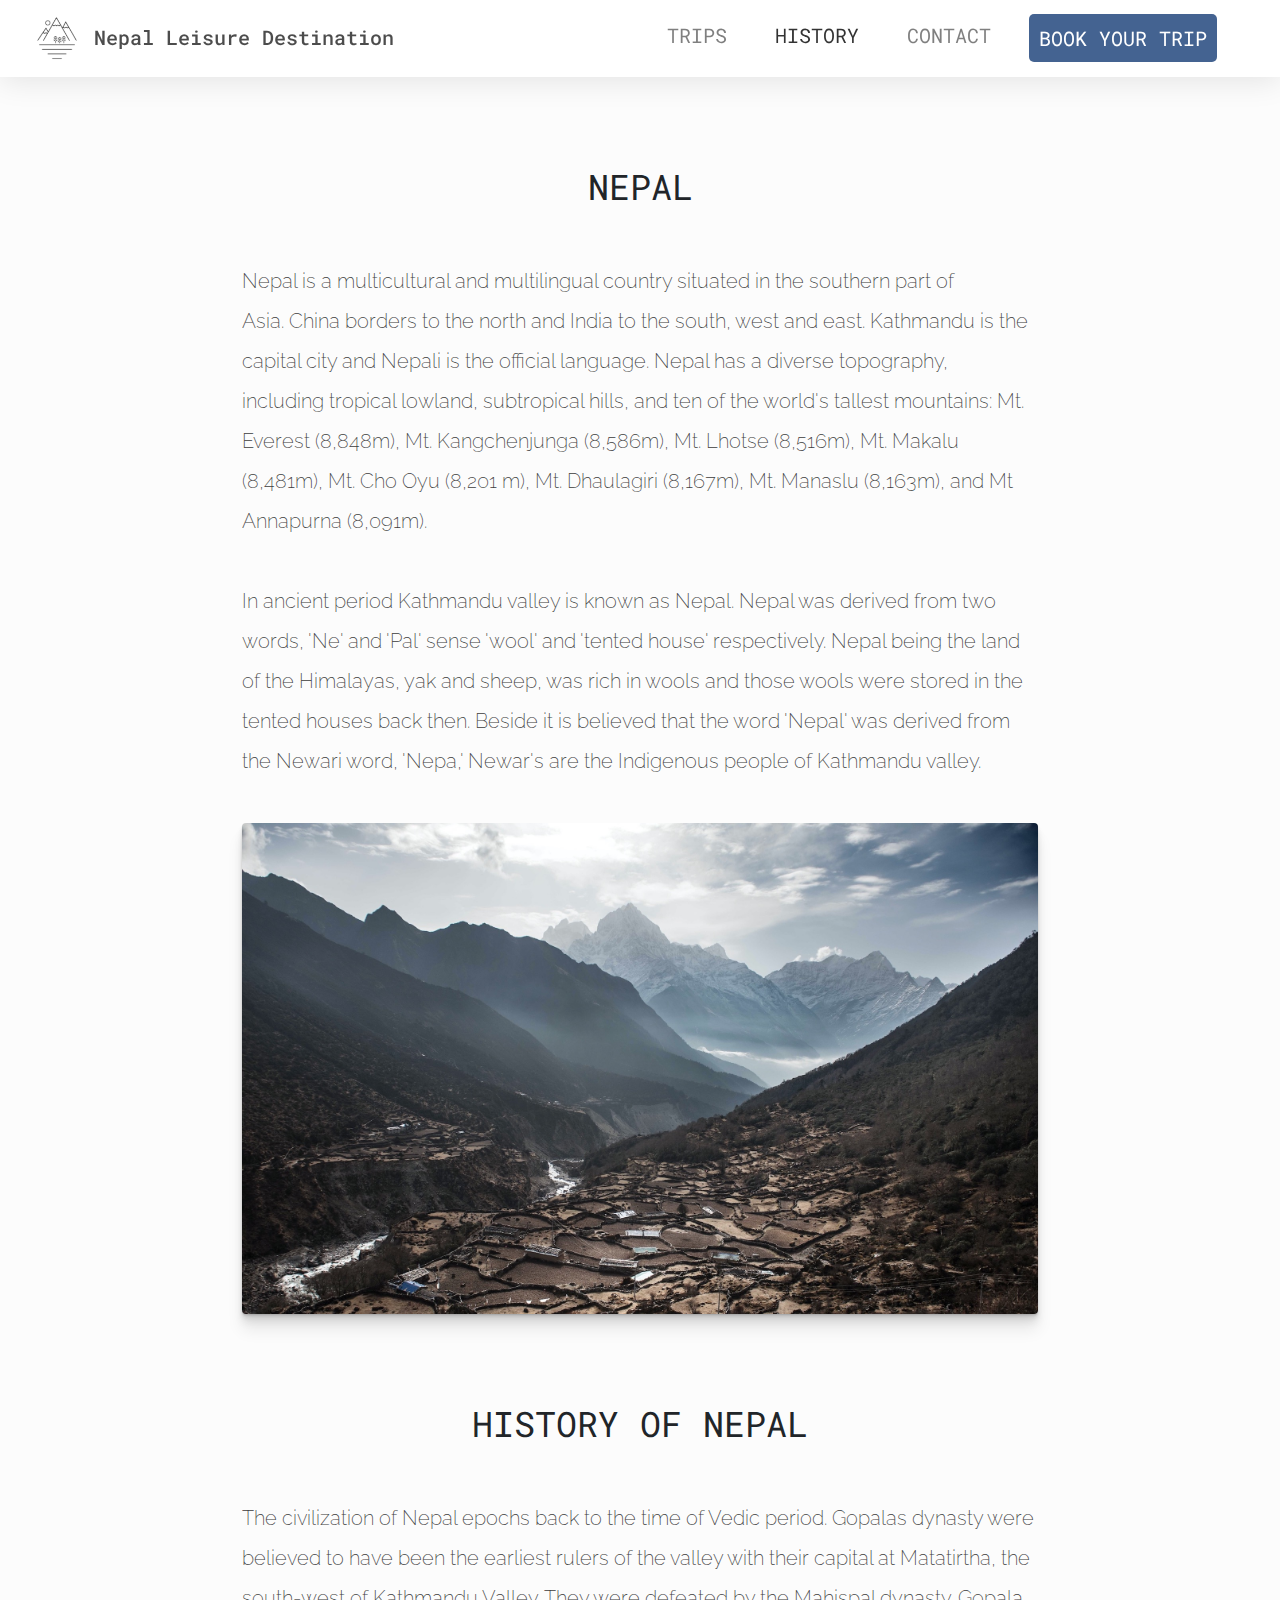
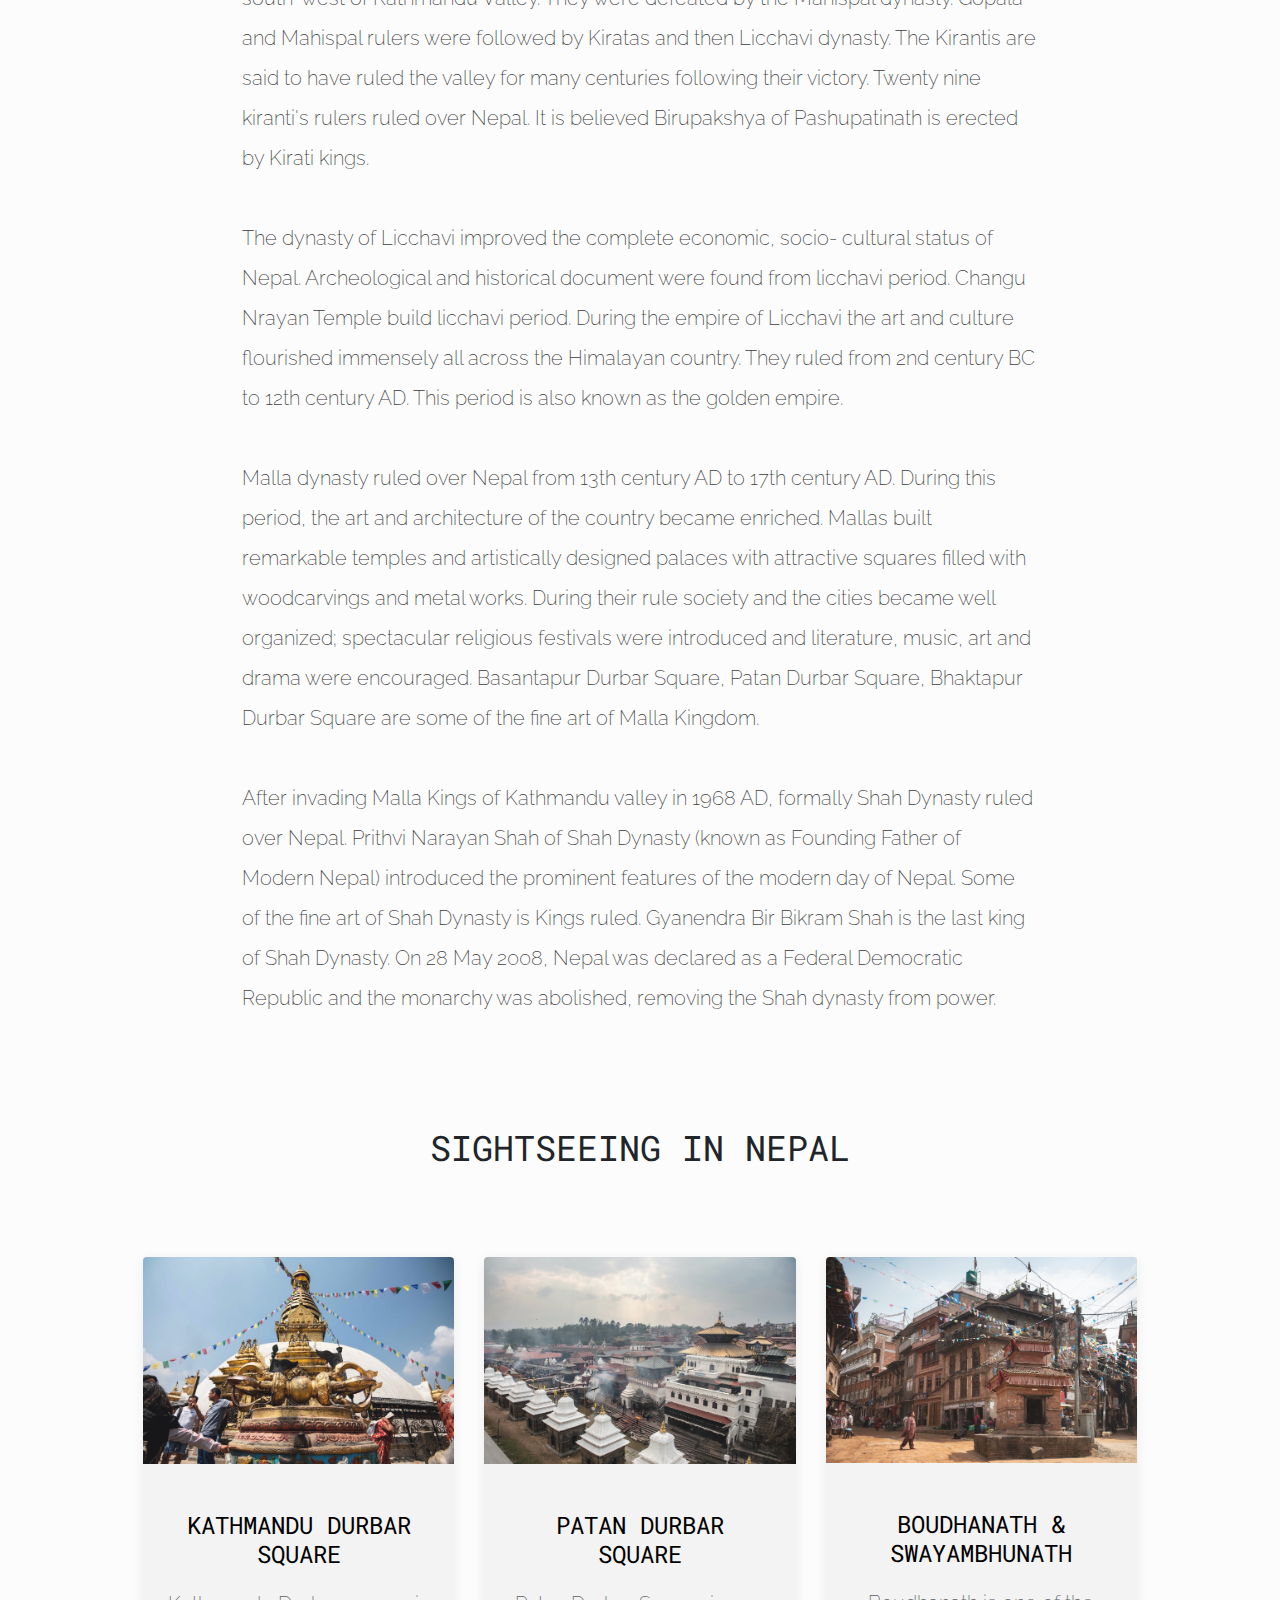
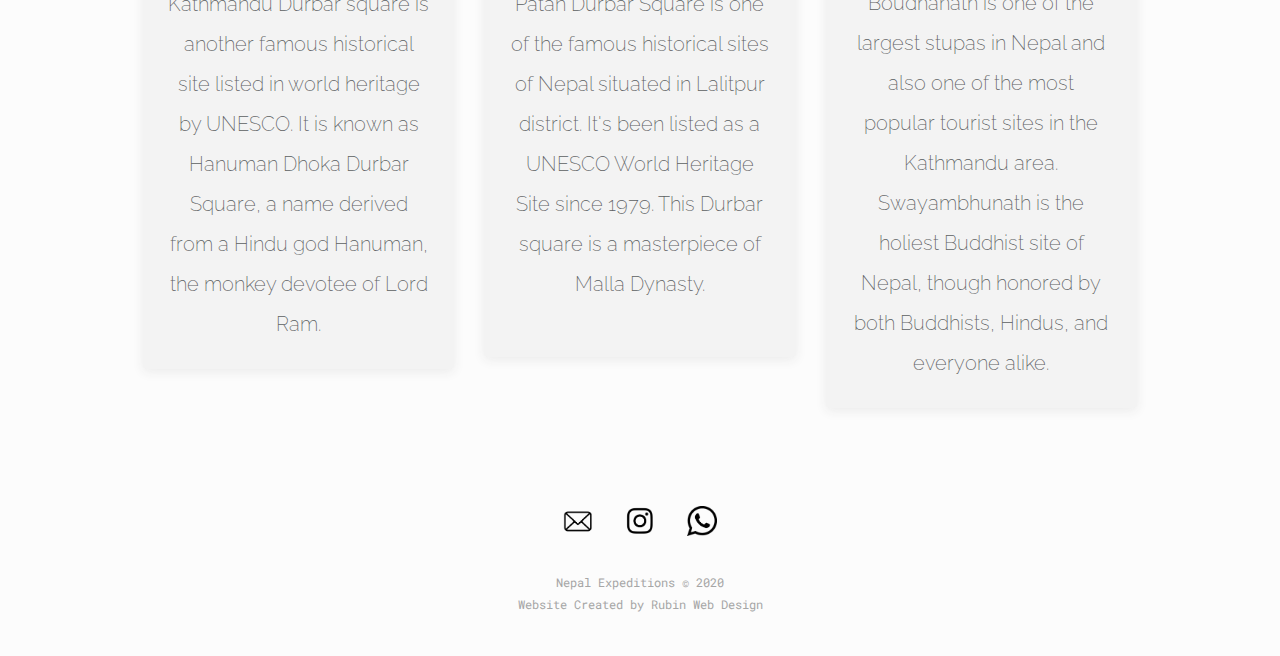
==== about.html @ e51857dc "rename images and fix permissions" ====
<!DOCTYPE html>
<html lang="en" class="no-js">
	<head>
		<title>Hisotry | Nepal Leisure Destination</title>
		<meta charset="utf-8" name="viewport" content="width=device-width, initial-scale=1">
        <link href="https://fonts.googleapis.com/css?family=Raleway|Roboto+Mono&display=swap" rel="stylesheet">
		<link rel="stylesheet" type="text/css" href="static/css/bootstrap.min.css">
		<link rel="stylesheet" type="text/css" href="static/css/main.css">
	</head>
	<body>
        <center>
        	<nav class="navbar sticky-top navbar-expand-lg navbar-light bg-light">
                <div class="container-fluid">
                    <a class="navbar-brand" href="index.html">
                        <img src="static/images/logo-mountains.png" class="logo">
                        <h6 style="color: rgba(0,0,0,0.7); display: inline;">Nepal Leisure Destination</h6>
                    </a>
                    <button class="navbar-toggler" type="button" data-toggle="collapse" data-target="#navbarNavAltMarkup" aria-controls="navbarNavAltMarkup" aria-expanded="false" aria-label="Toggle navigation">
                        <span class="navbar-toggler-icon"></span>
                    </button>
                    <div class="collapse navbar-collapse" id="navbarNavAltMarkup">
                        <div class="navbar-nav ml-auto">
                            <a class="nav-item nav-link nav-pages" href="trips.html">TRIPS</a>
                            <a class="nav-item nav-link nav-pages" style="color: rgba(0,0,0,0.8);" href="#">HISTORY</a>
                            <a class="nav-item nav-link nav-pages" href="contact.html">CONTACT</a>
                            <a class="nav-item nav-link nav-pages btn-light" href="bookings.html">BOOK YOUR TRIP</a>
                        </div>
                    </div>
                </div>
            </nav>
            <br><br><br><br>
        	<div class="container-fluid" style="max-width: 80%">
        		<h4>Nepal</h4>
        		<br><br>
        		<p class="text-left" style="max-width:80%">
        			Nepal is a multicultural and multilingual country situated in the southern part of Asia. China borders to the north and India to the south, west and east. Kathmandu is the capital city and Nepali is the official language. Nepal has a diverse topography, including tropical lowland, subtropical hills, and ten of the world's tallest mountains: Mt. Everest (8,848m), Mt. Kangchenjunga (8,586m), Mt. Lhotse (8,516m), Mt. Makalu (8,481m), Mt. Cho Oyu (8,201 m), Mt. Dhaulagiri (8,167m), Mt. Manaslu (8,163m), and Mt Annapurna (8,091m).
        			<br><br>
        			In ancient period Kathmandu valley is known as Nepal. Nepal was derived from two words, 'Ne' and 'Pal' sense 'wool' and 'tented house' respectively. Nepal being the land of the Himalayas, yak and sheep, was rich in wools and those wools were stored in the tented houses back then. Beside it is believed that the word 'Nepal' was derived from the Newari word, 'Nepa,' Newar's are the Indigenous people of
        			Kathmandu valley.
        		</p>
        		<br>
        		<img src="static/images/FLS5891.jpg" class="main-img" style="max-width: 80%">
        		<br><br><br><br><br>
	        	<h4>History of Nepal</h4>
	    		<br><br>
	    		<p class="text-left" style="max-width:80%">
	        		The civilization of Nepal epochs back to the time of Vedic period. Gopalas dynasty were believed to have been the earliest rulers of the valley with their capital at Matatirtha, the south-west of Kathmandu Valley. They were defeated by the Mahispal dynasty. Gopala and Mahispal rulers were followed by Kiratas and then Licchavi dynasty. The Kirantis are said to have ruled the valley for many centuries following their victory. Twenty nine kiranti's rulers ruled over Nepal. It is believed Birupakshya of Pashupatinath is erected by Kirati kings.
	        		<br><br>
	        		The dynasty of Licchavi improved the complete economic, socio- cultural status of Nepal. Archeological and historical document were found from licchavi period. Changu Nrayan Temple build licchavi period. During the empire of Licchavi the art and culture flourished immensely all across the Himalayan country. They ruled from 2nd century BC to 12th century AD. This period is also known as the golden empire.
	        		<br><br>
	        		Malla dynasty ruled over Nepal from 13th century AD to 17th century AD. During this period, the art and architecture of the country became enriched. Mallas built remarkable temples and artistically designed palaces with attractive squares filled with woodcarvings and metal works. During their rule society and the cities became well organized; spectacular religious festivals were introduced and literature, music, art and drama were encouraged. Basantapur Durbar Square, Patan Durbar Square, Bhaktapur Durbar Square are some of the fine art of Malla Kingdom.
	        		<br><br>
	        		After invading Malla Kings of Kathmandu valley in 1968 AD, formally Shah Dynasty ruled over Nepal. Prithvi Narayan Shah of Shah Dynasty (known as Founding Father of Modern Nepal) introduced the prominent features of the modern day of Nepal. Some of the fine art of Shah Dynasty is Kings ruled. Gyanendra Bir Bikram Shah is the last king of Shah Dynasty. On 28 May 2008, Nepal was declared as a Federal Democratic Republic and the monarchy was abolished, removing the Shah dynasty from power.
	        	</p>
	        	<br><br><br><br>
	        	<h4>Sightseeing in Nepal</h4>
	    		<br><br>
        		<div class="row">
        	    	<div class="col-sm">
        	    		<a href="#">
	        	    		<div class="card">
	        	    		    <img class="card-img-top" src="static/images/FLS8684.jpg" style="opacity: 0.9">
	        	    		    <br>
	        	    		    <div class="card-body">
	        	    		        <h3 class="card-title">Kathmandu Durbar Square</h3>
	        	    		        <p class="card-text" style="color: #55585a">
	        	    		        	Kathmandu Durbar square is another famous historical site listed in world heritage by UNESCO. It is known as Hanuman Dhoka Durbar Square, a name derived from a Hindu god Hanuman, the monkey devotee of Lord Ram.
	        	    		        </p>
	    		        		</div>
    		        		</div>
	        	      	</a>
        	    	</div>
        	    	<div class="col-sm">
        	    		<a href="#">
	        	    		<div class="card">
	        	    		    <img class="card-img-top" src="static/images/FLS8423.jpg" style="opacity: 0.9">
	        	    		    <br>
	        	    		    <div class="card-body">
	        	    		        <h3 class="card-title">Patan Durbar Square</h3>
	        	    		        <p class="card-text" style="color: #55585a">
	        	    		        	Patan Durbar Square is one of the famous historical sites of Nepal situated in Lalitpur district. It's been listed as a UNESCO World Heritage Site since 1979. This Durbar square is a masterpiece of Malla Dynasty.
	        	    		        </p>
	    		        		</div>
    		        		</div>
	        	      	</a>
        	    	</div>
        	    	<div class="col-sm">
        	    		<a href="#">
	        	    		<div class="card">
	        	    		    <img class="card-img-top" src="static/images/FLS8313.jpg" style="opacity: 0.9">
	        	    		    <br>
	        	    		    <div class="card-body">
	        	    		        <h3 class="card-title">Boudhanath & Swayambhunath</h3>
	        	    		        <p class="card-text" style="color: #55585a">
	        	    		        	Boudhanath is one of the largest stupas in Nepal and also one of the most popular tourist sites in the Kathmandu area. Swayambhunath is the holiest Buddhist site of Nepal, though  honored by both Buddhists, Hindus, and everyone alike.
	        	    		        </p>
	    		        		</div>
    		        		</div>
	        	      	</a>
        	    	</div>
        	  	</div>
	        	<br><br><br><br>
	        	<footer>
                	<a href="#"><img src="static/images/icon-mail.png" class="contact-icon"></a>
                    <a href="#"><img src="static/images/icon-insta.png" class="contact-icon"></a>
                    <a href="#"><img src="static/images/icon-whatsapp.png" class="contact-icon"></a>   
                    <br><br> 
                    <small>
                        Nepal Expeditions © 2020
                        <br>
                        Website Created by <a href="http://rubinwebdesign.com/" target="_blank">Rubin Web Design</a>
                    </small>
                </footer>
                <br><br>
        	</div>
            <!-- Bootstrap Navbar -->
            <script src="https://ajax.googleapis.com/ajax/libs/jquery/1.12.4/jquery.min.js"></script>
            <script src="static/js/bootstrap.js"></script>
            <script type="text/javascript">
                $(function () {
                  $(document).scroll(function () {
                    var $nav = $(".navbar-expand-lg");
                    $nav.toggleClass('scrolled', $(this).scrollTop() > $nav.height());
                  });
                });
            </script>
        </center>
    </body>
</html>
---- static/css/main.css ----
html, body {
    width: 100%;
    height: 100%;
    margin: 0;
    padding: 0;
    font-family: 'Roboto Mono', monospace;
    font-size: 20px;
    line-height: 1.1;
    background-color: #fcfcfc;
}
a {
    color: initial;
}
a:hover {
    color: initial;
    text-decoration: none;
}
h1 {
    color: #cdcccc;
    display: block;
    font-size: 14vw;
    font-weight: 600;
    line-height: 0.6;
    margin: 0;
    text-shadow: 2px 2px 5px rgba(0, 0, 0, 0.42);
    white-space: pre-line;
    width: 100%;
}
h2 {
    display: block;
    font-size: 8vw;
    font-weight: 200;
    text-transform: uppercase;
    white-space: pre-line;
    width: 100%;
}
h4 {
    font-size: 35px;
    text-transform: uppercase;
    font-weight: 400;
    width: 100%;
}
h5 {
    font-size: 40px;
    letter-spacing: 0.35em;
    text-transform: uppercase;
}
h3 {
    font-size: 24px; 
    font-weight: 400;
    text-transform: uppercase;
}
h3 span {
    font-size: 16px;
    font-weight:  200;
    letter-spacing: 1px;
}
figcaption p {
    color: white;
}
p {
    font-family: 'Raleway', sans-serif;
    color: #333;
    opacity: 0.95;
    line-height: 2;
    font-weight: 200;
}
/*Jumbotron*/
.lead {
    font-size: 18px;
    line-height: 1.5;
}
.jumbotron {
    background-color: #f0f0f0;
}
/*Card*/
.card {
    background: #f3f3f3;
    min-height: 700px;
    margin-top: 35px;
    border-radius: 4px;
    box-shadow: 0 3px 12px 0 #ebebeb;
    transition: all 0.3s;
    border: none;
}
.card:hover {
    box-shadow: 0 2px 30px 0 #ced3d6;
    transform: translateY(-10px);
}

/*Header Image*/
header {
    align-items: center;
    background-color: black;
    background-size: cover;
    display: flex;
    height: 50vh;
    justify-content: center;
    min-height: 500px;
    position: relative;
}
.bg {
    width: 100%;
    height: 100%;
    min-height: 500px;
    position: absolute;
    top: 0;
    left: 0;
    z-index: 2000;
    background-image: url("../images/FLS3943.jpg");
    background-position: center;
    background-repeat: no-repeat;
    background-size: cover;
    background-attachment: fixed;
    animation: fadein 3s linear forwards;
}
.content {
    position: relative;
    text-align: center;
    z-index: 3000;
    color: white;
    font-size: 80px;
    letter-spacing: 8px;
}
@keyframes fadein {
    from {filter: brightness(0%);}
    to   {filter: brightness(70%);}
}

/*Navigation*/
.navbar {
    z-index: 5000;
    box-shadow: 0 4px 30px 0 rgba(0, 0, 0, .1);
}
.nav-pages {
    margin-right: 28px;
}
.navbar-expand-lg {
    background-color: #fff!important;
}
.navbar-expand-lg.scrolled {
  background-color: #fff !important;
  transition: background-color 200ms linear;
}
.logo {
    height: 44px;
}
/*Images*/
.main-img {
    width: 100%;
    border-radius: 4px;
    box-shadow: 0 1px 1px rgba(0,0,0,0.08), 
                0 2px 2px rgba(0,0,0,0.08), 
                0 4px 4px rgba(0,0,0,0.08), 
                0 8px 8px rgba(0,0,0,0.08),
                0 16px 16px rgba(0,0,0,0.08);
}
.img-btn {
    width: 100%;
    opacity: 1;
    border-radius: 2px;
    box-shadow: 0 5px 20px rgba(0,0,0,0.1);
    transition: all 0.3s;
}
.img-btn:hover {
    opacity: 0.8;
    transform: translateY(-10px);
    box-shadow: 0 10px 25px rgba(0,0,0,0.15);
}
.contact-icon {
    margin: 10px;
    width: 30px;
    transition: transform 0.4s ease;
}
.contact-icon:hover {
    transform: scale(1.2);
}
/*Carousel*/
.d-block {
    filter: brightness(60%);
    overflow: hidden;
    position: relative;
    object-fit: cover;
    width: 100%;
    height: 100vh;
}
.carousel-caption {
    text-align: center;
    top: 45vh;
}

small, small a {
    color: #a6a6a6;
    transition: color 0.35s;
    font-size: 12px;
}

/*BootStrap*/
.jumbotron-img {
    opacity: 0.7;
    width: 50px;
}
.col-lg-6 {
    padding-right: 0;
    padding-left: 0;
}

/*Light Button*/
.btn {
    display: inline-block;
    padding: 13px 20px;
    color: #fff;
    text-decoration: none;
    position: relative;
    background: transparent;
    border: 1px solid #e1e1e1;
    font-size: 12px;
    letter-spacing: 0.4em;
    text-align: center;
    text-indent: 2px;
    text-transform: uppercase;
    transition: color 0.1s linear 0.05s;
}
.btn::before {
    content: "";
    display: block;
    position: absolute;
    top: 50%;
    left: 0;
    width: 100%;
    height: 1px;
    background: #e1e1e1;
    z-index: 1;
    opacity: 0;
    transition: height 0.2s ease, top 0.2s ease, opacity 0s linear 0.2s;
}
.btn::after {
    transition: border 0.1s linear 0.05s;
}
.btn .btn-inner {
    position: relative;
    z-index: 2;
}
.btn:hover {
    color: #373737;
    transition: color 0.1s linear 0s;
}
.btn:hover::before {
    top: 0;
    height: 100%;
    opacity: 1;
    transition: height 0.2s ease, top 0.2s ease, opacity 0s linear 0s;
}
.btn:hover::after {
    border-color: #373737;
    transition: border 0.1s linear 0s;
}
/*Navbar Call to Action*/
.btn-light {
    padding: 13px 20px;
    border-radius: 0.25rem;
    text-transform: uppercase;
    color: white!important;
    background-color: #446391;
    border: none;
}
.btn-light:hover {
    background-color: #00327d;
}
/*Main Button*/
.main-btn {
    background: #e1e1e1; 
    color: #373737!important; 
    letter-spacing: 0.4em; 
    font-size: 14px;
    transition: background 0.4s ease;
}
.main-btn:hover {
    background-color: #c1c1c1;
    color: black!important;
}

/*Box Border*/
.grid {
    position: relative;
    text-align: center;
}
.grid figure {
    position: relative;
    display: inline-block;
    overflow: hidden;
    text-align: center;
    cursor: pointer;
    border-radius: 4px;
    box-shadow: 0 1px 1px rgba(0,0,0,0.08), 
                0 2px 2px rgba(0,0,0,0.08), 
                0 4px 4px rgba(0,0,0,0.08), 
                0 8px 8px rgba(0,0,0,0.08),
                0 16px 16px rgba(0,0,0,0.08);
}
.grid figure img {
    position: relative;
    display: block;
    min-height: 100%;
    max-width: 100%;
    opacity: 0.8;
}
.grid figure figcaption {
    padding: 2em;
    padding-top: 20%;
    color: #fff!important;
    text-transform: uppercase;
    font-size: 1.25em;
    backface-visibility: hidden;
}
.grid figure figcaption::before,
.grid figure figcaption::after {
    pointer-events: none;
}
.grid figure figcaption,
.grid figure figcaption > a {
    position: absolute;
    top: 0;
    left: 0;
    width: 100%;
    height: 100%;
}
.grid figure figcaption > a {
    z-index: 1000;
    text-indent: 200%;
    white-space: nowrap;
    font-size: 0;
    opacity: 0;
}
.grid figure h3,
.grid figure p {
    margin: 0;
}
.grid figure p {
    letter-spacing: 1px;
    font-size: 16px;
}
figure.effect-bubba {
    background-color: black;
}
figure.effect-bubba img {
    opacity: 0.55;
    transition: opacity 0.35s;
}
figure.effect-bubba:hover img {
    opacity: 0.4;
}
figure.effect-bubba figcaption::before,
figure.effect-bubba figcaption::after {
    bottom: 30px;
    content: '';
    left: 30px;
    opacity: 0;
    position: absolute;
    right: 30px;
    top: 30px;
    transition: opacity 0.35s, transform 0.35s;
}
figure.effect-bubba figcaption::before {
    border-bottom: 1px solid #fff;
    border-top: 1px solid #fff;
    transform: scale(0,1);
}
figure.effect-bubba figcaption::after {
    border-left: 1px solid #fff;
    border-right: 1px solid #fff;
    transform: scale(1,0);
}
figure.effect-bubba h3 {
    padding-top: 0;
    transform: translate3d(0,20px,0);
    transition: transform 0.35s;
    padding: 10px;
    font-size: 34px;
}
figure.effect-bubba p {
    padding: 8px 2em;
    opacity: 0;
    transition: opacity 0.35s, transform 0.35s;
    transform: translate3d(0,20px,0);
}
figure.effect-bubba:hover figcaption::before,
figure.effect-bubba:hover figcaption::after {
    opacity: 1;
    transform: scale(1);
}
figure.effect-bubba:hover h3,
figure.effect-bubba:hover p {
    opacity: 1;
    transform: translate3d(0,0,0);
}

@media screen and (max-width: 50em) {
    .content {
        padding: 0 10px;
        text-align: center;
    }
    .grid figure {
        display: inline-block;
        float: none;
        margin: 10px auto;
        width: 100%;
    }
}

*, *:after, *:before {box-sizing: border-box;}
.clearfix:before, .clearfix:after { display: table; content: ''; }
.clearfix:after { clear: both; }

/*Footer
/*.footer-img {
    position: relative;
    z-index: -1;
    bottom: 0;
    height: 80vw;
    background-image: linear-gradient(#fcfcfc, rgba(0,0,0,0), black), url(../images/P6120199.jpg);
    background-size: cover;
    background-repeat: no-repeat;
    background-position: center center;
    margin-top: -10vw;
}*/

/*@media (min-width: 400px) {
    .figcaption p {
        display: none!important;
    }
}*/
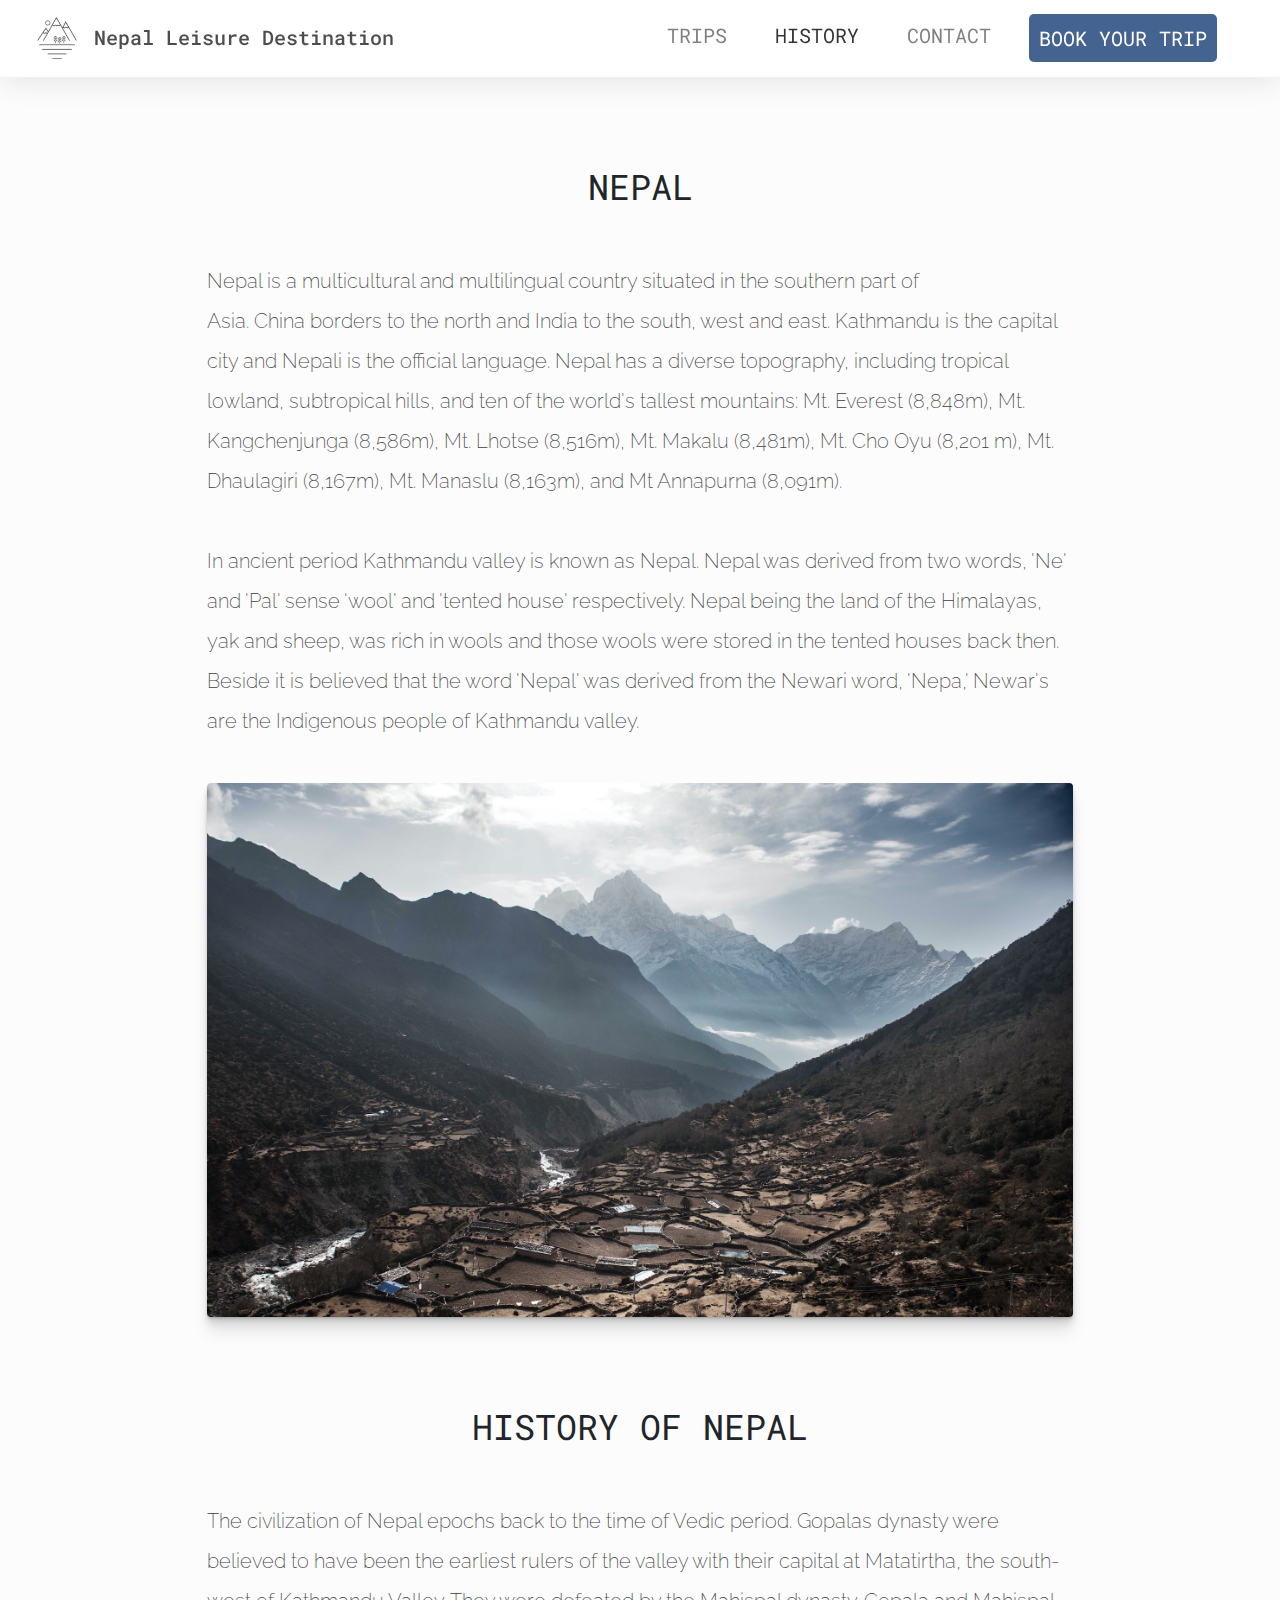
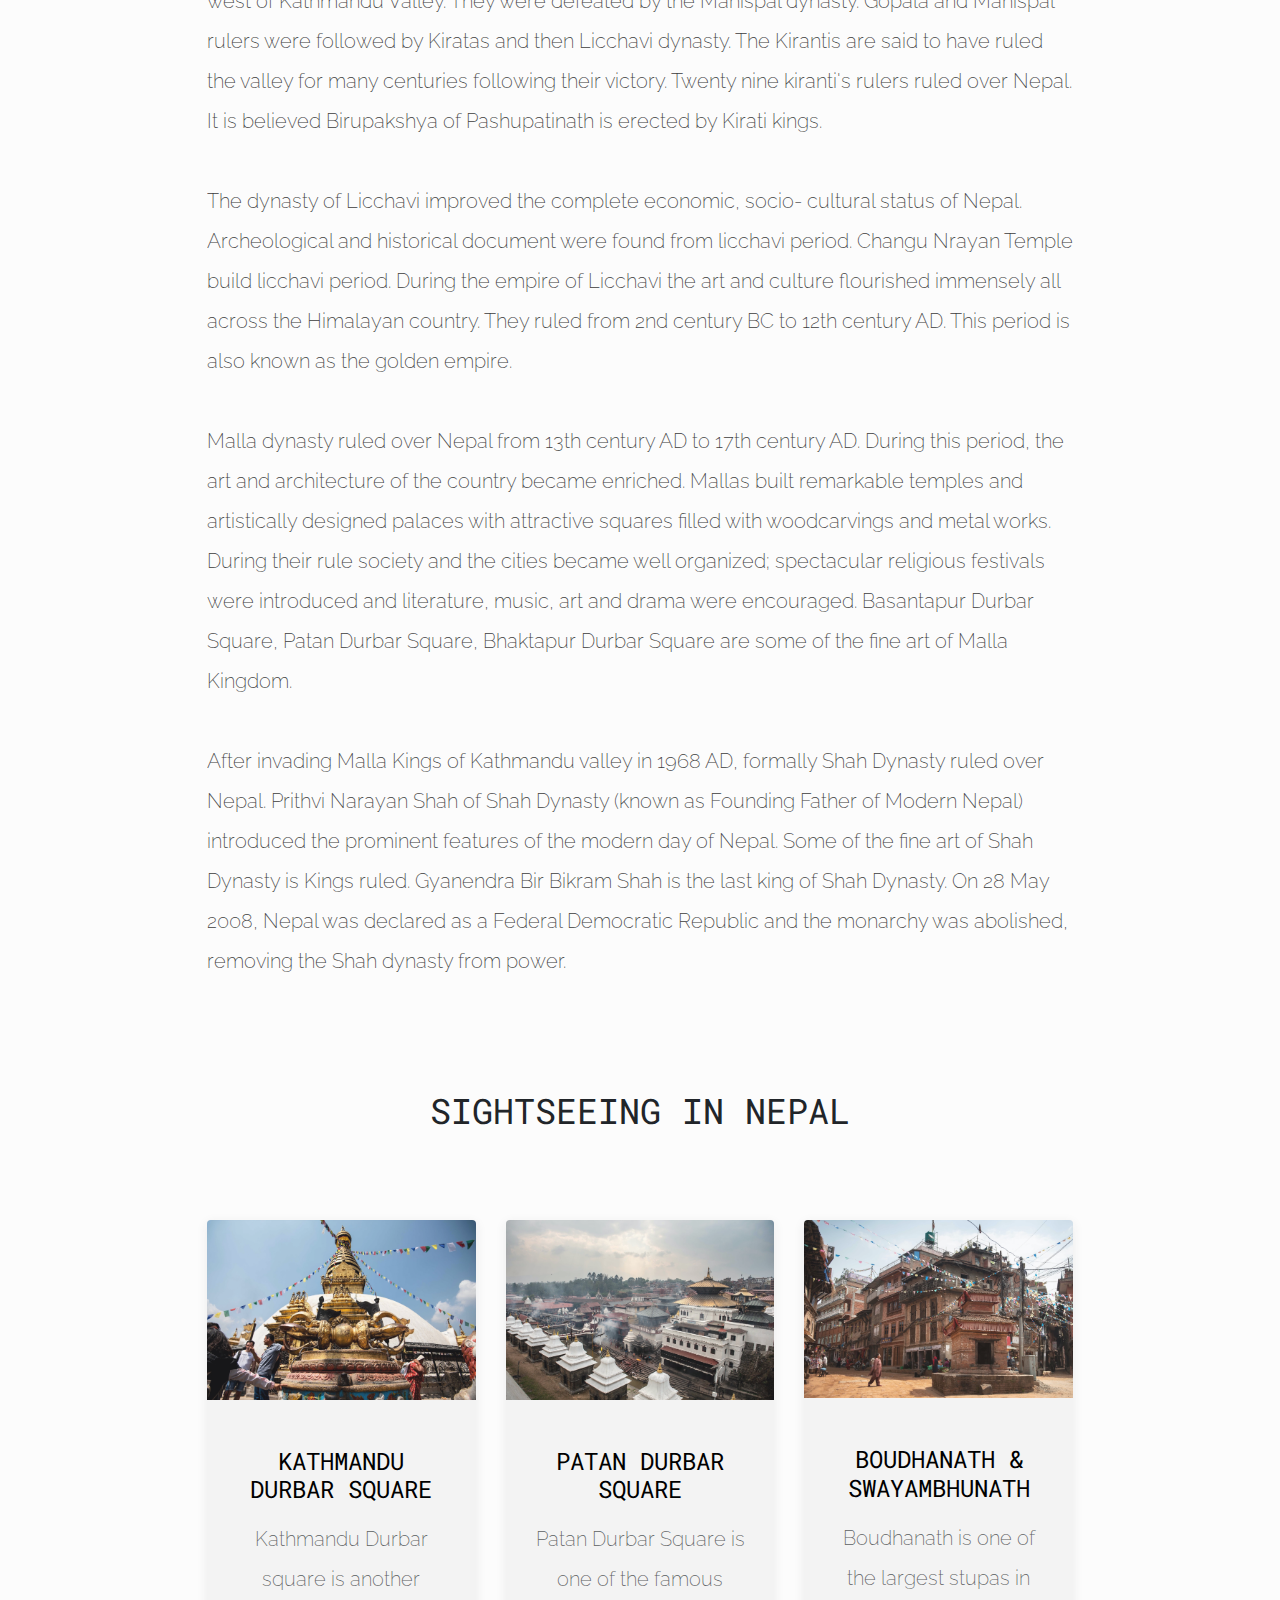
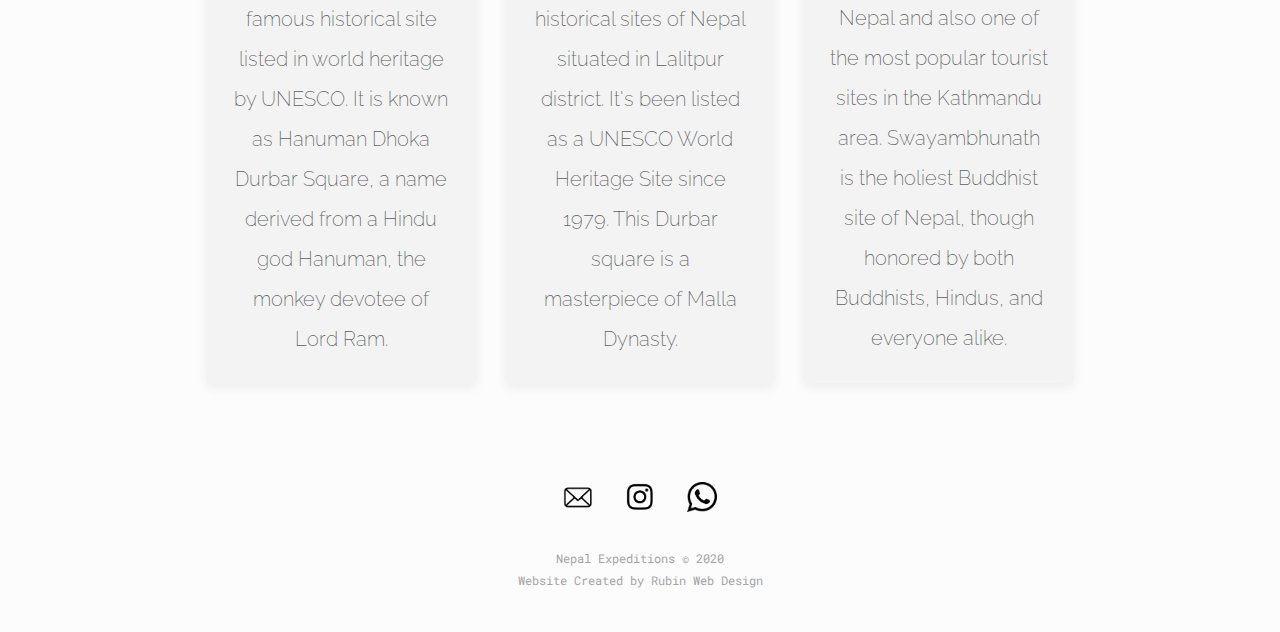
==== commit d1007d82: "width incr on mobile and updated team" ====
--- a/about.html
+++ b/about.html
@@ -29,21 +29,21 @@
                 </div>
             </nav>
             <br><br><br><br>
-        	<div class="container-fluid" style="max-width: 80%">
+        	<div class="container-fluid" style="max-width: 70%">
         		<h4>Nepal</h4>
         		<br><br>
-        		<p class="text-left" style="max-width:80%">
+        		<p class="text-left">
         			Nepal is a multicultural and multilingual country situated in the southern part of Asia. China borders to the north and India to the south, west and east. Kathmandu is the capital city and Nepali is the official language. Nepal has a diverse topography, including tropical lowland, subtropical hills, and ten of the world's tallest mountains: Mt. Everest (8,848m), Mt. Kangchenjunga (8,586m), Mt. Lhotse (8,516m), Mt. Makalu (8,481m), Mt. Cho Oyu (8,201 m), Mt. Dhaulagiri (8,167m), Mt. Manaslu (8,163m), and Mt Annapurna (8,091m).
         			<br><br>
         			In ancient period Kathmandu valley is known as Nepal. Nepal was derived from two words, 'Ne' and 'Pal' sense 'wool' and 'tented house' respectively. Nepal being the land of the Himalayas, yak and sheep, was rich in wools and those wools were stored in the tented houses back then. Beside it is believed that the word 'Nepal' was derived from the Newari word, 'Nepa,' Newar's are the Indigenous people of
         			Kathmandu valley.
         		</p>
         		<br>
-        		<img src="static/images/FLS5891.jpg" class="main-img" style="max-width: 80%">
+        		<img src="static/images/FLS5891.jpg" class="main-img">
         		<br><br><br><br><br>
 	        	<h4>History of Nepal</h4>
 	    		<br><br>
-	    		<p class="text-left" style="max-width:80%">
+	    		<p class="text-left">
 	        		The civilization of Nepal epochs back to the time of Vedic period. Gopalas dynasty were believed to have been the earliest rulers of the valley with their capital at Matatirtha, the south-west of Kathmandu Valley. They were defeated by the Mahispal dynasty. Gopala and Mahispal rulers were followed by Kiratas and then Licchavi dynasty. The Kirantis are said to have ruled the valley for many centuries following their victory. Twenty nine kiranti's rulers ruled over Nepal. It is believed Birupakshya of Pashupatinath is erected by Kirati kings.
 	        		<br><br>
 	        		The dynasty of Licchavi improved the complete economic, socio- cultural status of Nepal. Archeological and historical document were found from licchavi period. Changu Nrayan Temple build licchavi period. During the empire of Licchavi the art and culture flourished immensely all across the Himalayan country. They ruled from 2nd century BC to 12th century AD. This period is also known as the golden empire.
--- a/static/css/main.css
+++ b/static/css/main.css
@@ -8,6 +8,7 @@
     line-height: 1.1;
     background-color: #fcfcfc;
 }
+
 a {
     color: initial;
 }
@@ -273,6 +274,7 @@
     color: #373737!important; 
     letter-spacing: 0.4em; 
     font-size: 14px;
+    line-height: 2;
     transition: background 0.4s ease;
 }
 .main-btn:hover {
@@ -397,8 +399,7 @@
 
 @media screen and (max-width: 50em) {
     .content {
-        padding: 0 10px;
-        text-align: center;
+        font-size: 36px;
     }
     .grid figure {
         display: inline-block;
@@ -408,25 +409,42 @@
     }
 }
 
-*, *:after, *:before {box-sizing: border-box;}
-.clearfix:before, .clearfix:after { display: table; content: ''; }
-.clearfix:after { clear: both; }
-
-/*Footer
-/*.footer-img {
-    position: relative;
-    z-index: -1;
-    bottom: 0;
-    height: 80vw;
-    background-image: linear-gradient(#fcfcfc, rgba(0,0,0,0), black), url(../images/P6120199.jpg);
-    background-size: cover;
-    background-repeat: no-repeat;
-    background-position: center center;
-    margin-top: -10vw;
-}*/
-
-/*@media (min-width: 400px) {
-    .figcaption p {
-        display: none!important;
-    }
-}*/
+/*carousel indicators */
+.carousel-indicators li {
+  background: #f00 none repeat scroll 0 0;
+  border: 0 none;
+  border-radius: 50%;
+  height: 30px;
+  margin: 3px;
+  opacity: 0.5;
+  width: 30px;
+}
+/*active slide indicator */
+.carousel-indicators .active {
+  background: #fff none repeat scroll 0 0;
+  border: 4px solid #f00;
+}
+
+@media (max-width: 500px) {
+    nav h6 {
+        font-size: 11px;
+    }
+    .effect-bubba h3 {
+        font-size: 24px!important;
+    }
+    figure h3 span, .effect-bubba:hover p {
+        display: none;
+    }
+    .carousel-caption h5 {
+        font-size: 22px;
+    }
+    .carousel-control-prev-icon, .carousel-control-next-icon {
+        display: none;
+    }
+    .trip-title {
+        padding-top: 30px;
+    }
+    .container-fluid {
+        max-width: 100%!important;
+    }
+}
